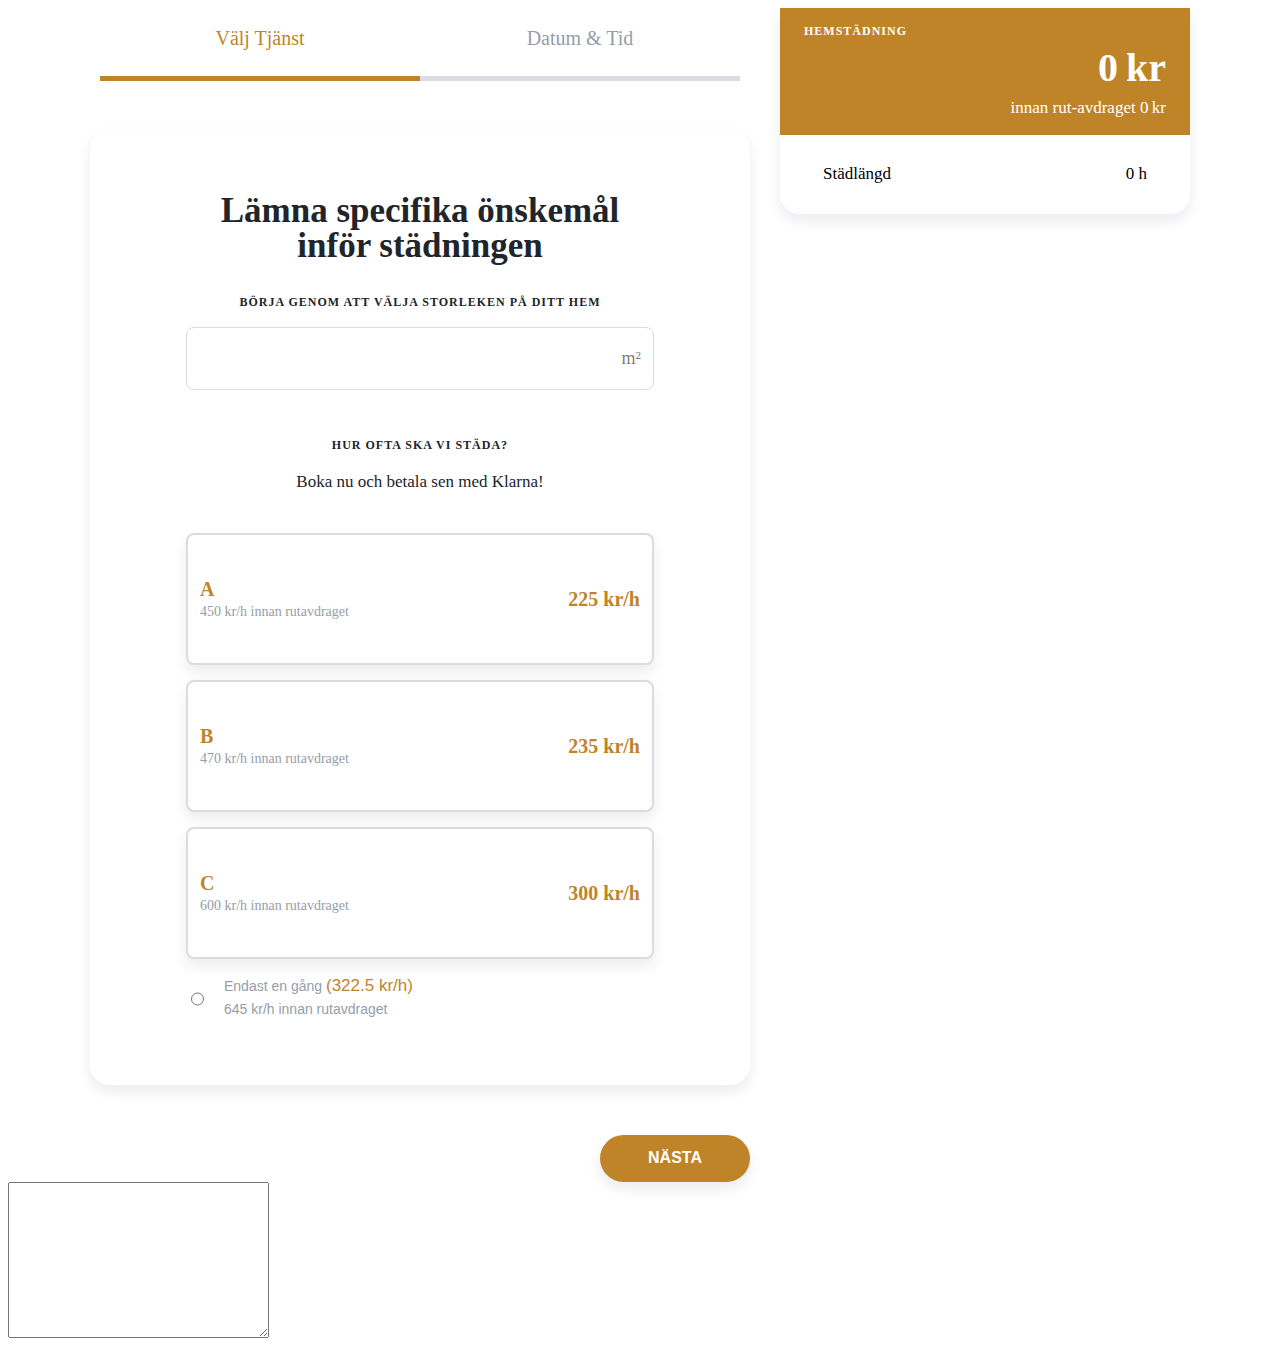
==== index.html @ 826b3ae8 "multistep form" ====
<!doctype html>
<html lang="en">

<head>
    <meta charset="utf-8">
    <meta name="viewport" content="width=device-width, initial-scale=1">
    <title>Bootstrap demo</title>
    <link rel="stylesheet" href="style.css">
    
</head>

<body class="">
    <div class="multistepFormContainer">
        <div class="formContainer">
            <div class="containerLeft">
                <div class="buttons">
                    <ul class="button-list">
                        <li class="step_one activeButton">Välj Tjänst</li>
                        <li class="step_two">Datum & Tid</li>
                    </ul>
                </div>
                <div class="boxContainer" data-step=1>
                    <!-- NOTE first step  -->
                    <div class="mainContainer ">

                        <div class="title">
                            <h2>Lämna specifika önskemål inför städningen</h2>
                            <p>BÖRJA GENOM ATT VÄLJA STORLEKEN PÅ DITT HEM</p>
                        </div>
                        <div class="inputFieldArea form_fields">
                            <input type="text">
                            <div class="mesurementContainer">m²</div>
                        </div>
                        <div class="cleaningDurationFieldsContainer hidden">
                            <div class="title">
                                <p>BÖRJA GENOM ATT VÄLJA STORLEKEN PÅ DITT HEM</p>
                            </div>
                            <div class="inputSelectFieldArea">
                                <select class="cleaningDurationForm" aria-invalid="false" id="duration">
                                    <option value="" disabled=""></option>
                                    <option value="4.5">4.5 timmar (rekommendation)</option>
                                    <option value="5">5 timmar</option>
                                    <option value="5.5">5.5 timmar</option>
                                    <option value="6">6 timmar</option>
                                    <option value="6.5">6.5 timmar</option>
                                    <option value="7">7 timmar</option>
                                    <option value="7.5">7.5 timmar</option>
                                    <option value="8">8 timmar</option>
                                </select>
                                <img class="formSelectFieldArrow" src="https://www.drott24.se/wp-content/uploads/2022/06/down-arrow.svg" alt="">
                            </div>
                        </div>
                        <div class="hurText">
                            <p>HUR OFTA SKA VI STÄDA?</p>
                        </div>
                        <div class="bokaText">
                            <p>Boka nu och betala sen med Klarna!</p>
                        </div>
                        <div class="cardContainer service__Card--Container">
                            <!-- <div class="card active">
                                <div class="left">
                                    <p class="title">Varje vecka</p>
                                    <p class="subtitle">510 kr/h innan rutavdraget</p>
                                </div>
                                <div class="right">
                                    <div class="cardPrice">255 kr/h</div>
                                </div>
                            </div>
                            <div class="card">
                                <div class="left">
                                    <p class="title">Varje vecka</p>
                                    <p class="subtitle">510 kr/h innan rutavdraget</p>
                                </div>
                                <div class="right">
                                    <div class="cardPrice">255 kr/h</div>
                                </div>
                            </div>
                            <div class="card">
                                <div class="left">
                                    <p class="title">Varje vecka</p>
                                    <p class="subtitle">510 kr/h innan rutavdraget</p>
                                </div>
                                <div class="right">
                                    <div class="cardPrice">255 kr/h</div>
                                </div>
                            </div>
                            <div class="checkBoxContainer card">
                                <input type="radio" name="onetimeonly" id="one">
                                <label for="one">Endast en gång (322.5 kr/h)<br><span>645 kr/h innan rutavdraget</span></label>
                            </div> -->
                        </div>
                        
                        <div class="oneTileServiceContainer hidden extra__service--wrapper">
                            <p>
                            Vi rekommenderar regelbunden städning. Vid regelbunden städning kan vi boka in dig med samma städare varje gång.
                            </p>
                            <div class="additionalService">
                                <div class="title">
                                    <div class="hurText">
                                        <p>HUR OFTA SKA VI STÄDA?</p>
                                    </div>
                                    <div class="bokaText">
                                        <p>Boka nu och betala sen med Klarna!</p>
                                    </div>
                                </div>
                                <div class="additionServiceCardContainer">
                                <!-- <div class="card">
                                    <div class="left">
                                        <p class="title">Varje vecka</p>
                                        <p class="subtitle">510 kr/h innan rutavdraget</p>
                                    </div>
                                    <div class="right">
                                        <div class="cardImageContainer">
                                            <img src="freez.svg" alt="">
                                        </div>
                                    </div>
                                    <div class="cardActiveTikMarkContainer hidden">
                                        <img src="tikmark.svg" alt="">
                                    </div>
                                </div> -->
                                </div>
    
                            </div>
                        </div>
                    
                    
                    
                    </div>
                    <!-- NOTE Second Step Form  -->
                    <div class="second--mainContainer hidden">
                        <div class="title">
                            <h2>Var ska vi städa? </h2>
                        </div>
                        <div class="address--container form_fields">
                            <div class="address">
                                <input type="text" class="addressinput" placeholder="Street Address">
                            </div>
                            <div class="postcodeContainer">
                                <input type="text" class="postcode"  placeholder="Post Code" >
                                
                            </div>
                        </div>
                        <div class="petsContainer">
                            <div class="checkboxForPet form_fields">
                                <div class="checkBoxContainer pet--checkbox__conatainer ">
                                    <input type="checkbox" name="pet" id="pet">
                                    <label for="pet">Husdjur finns i hemmet</span></label>
                                </div>
                                <div class="petList hidden">
                                    <div class="subtitle">
                                        <p>Vilket typ av djur? Så att vi kan välja ut en städare som inte är allergisk.</p>
                                    </div>
                                    <div class="checkBoxContainer cat--class form_fields">
                                        <input type="checkbox" name="cat" id="cat">
                                        <label for="cat">Katt</span></label>
                                    </div>
                                    <div class="checkBoxContainer dog--class form_fields">
                                        <input type="checkbox" name="dog" id="dog">
                                        <label for="dog">Hund</span></label>
                                    </div>
                                    <div class="checkBoxContainer otherpet--class form_fields">
                                        <input type="checkbox" name="otehrpet" id="otherpet">
                                        <label for="otherpet">Annat djur</span></label>
                                    </div>
                                </div>
                            </div>
                            <div class="btn">
                                <button class="submit-pet">Visa tillgänglighet</button>
                            </div>
                            <div class="errMessage"></div>
                        </div>
                    </div>

                    <!-- //NOTE ending point -->
                </div>
                <div class="containerCardStyle second--mainContainer__second hidden">
                    <div class="second--mainContainer ">
                        <div class="title">
                            <h2>När kan vi städa? </h2>
                            <p>Inget inlåsningsavtal – inget åtagande!</p>
                        </div>
                        <div class="correctDateTimeWarningBoard">
                            <div class="icon">
                                
                            </div>
                            <p class="bodyText">Vi behöver din adress först – ta reda på när vi är i ditt område.</p>
                        </div>
                        <div class="inputFieldsForDateTimeWrapper form_fields hidden">
                            <div class="inputSelectFieldArea">
                                <select class="for_date" aria-invalid="false" id="duration">
                                    <option value="" disabled selected>Välj Datum</option>
                                    <option value="saterday">lördag</option>
                                    <option value="sunday">söndag</option>
                                    <option value="monday">måndag</option>
                                    <option value="tuesday">tisdag</option>
                                    <option value="wednesday">onsdag</option>
                                    <option value="thusday">torsdag</option>
                                    <option value="friday">fredag</option>
                                </select>
                                <img class="formSelectFieldArrow" src="https://www.drott24.se/wp-content/uploads/2022/06/down-arrow.svg" alt="">
                            </div>
                            <div class="inputSelectFieldArea">
                                <select class="for_time" aria-invalid="false" id="duration">
                                    <option value="" disabled selected>Välj tid</option>
                                    <option value="am">AM</option>
                                    <option value="pm">PM</option>
                                </select>
                                <img class="formSelectFieldArrow" src="https://www.drott24.se/wp-content/uploads/2022/06/down-arrow.svg" alt="">
                            </div>
                        </div>
                    </div>
                </div>

                <div class="containerCardStyle second--mainContainer__third hidden">
                    <div class="second--mainContainer ">
                        <div class="title">
                            <h2>Nästan där... </h2>
                            <p>Vårt engagerade kundvårdsteam är alltid här för att hjälpa och kommer att se till att du är 100 % nöjd!</p>
                        </div>
                        <div class="inputFieldsWrapper form_fields">
                            <input class="form_firstName" type="text" placeholder="Förnamn">
                            <input class="form_lastName" type="text" placeholder="Efternamn">
                            <input class="form_email" type="text" placeholder="E-post">
                            <input class="form_phone" type="text" placeholder="Telefon">
                            <input class="form_personalIdentity" type="text" placeholder="Personnummer">
                        </div>
                        <div class="summeryBox">
                           
                        </div>
                    </div>
                </div>

                <div class="previousNextButtonContainer">
                    <div class="previous">
                        <button class="previous"></button>
                    </div>
                    <div class="next">
                        <button class="next"></button>
                    </div>
                </div>
                
            </div>
            <div class="containerRight">
                <div class="card-container">
                    <div class="top-area">
                        <div class="firstText">
                            <h6>HEMSTÄDNING</h6>
                        </div>
                        <div class="secondText">
                            <h2><span class="total__price--main">0</span> kr</h2>
                        </div>
                        <div class="thirdText">
                            <p>innan rut-avdraget
                                <span class="boldText"><span class="total__price--old">0</span> kr</span>
                            </p>
                        </div>
                    </div>
                    <div class="bottom-area">
                        <div class="left">
                            <table>
                                <tbody>
                                    <tr class="header-row serviceCardTitleRow">
                                        <td>
                                            <p class="title">Städlängd</p>
                                        </td>
                                        <td>
                                            <p class="hour">0 h</p>
                                        </td>
                                    </tr>
                                    <tr class="extraFeatureRow hidden">
                                        <td>
                                            <span class="iconContainer">+</span><span class="textContainer">+ <span class="extraMinuteValuePreview">30</span> min extra</span><span class="queryText">?</span>
                                        </td>
                                        <td></td>
                                    </tr>
                                    <tr class="extraFeatureRowsecond hidden">
                                        <td>
                                            <span class="iconContainer">+</span><span class="textContainer">Städmaterial</span><span class="queryText">?</span>
                                        </td>
                                        <td></td>
                                    </tr>
                                    <tr class="userInfoPreview hidden">
                                        <td>
                                            <span class="iconContainer">
                                                <div class="icon">
                                                   
                                                </div>
                                            </span>
                                            <span class="infoContainer"> 
                                                <span class="userNamePreview"> 
                                                    <span class="p_firstName"></span>
                                                    <span class="p_lastName"></span>
                                                </span>
                                                <span class="p_email"></span>
                                                <span class="p_phone"></span>
                                                <span class="p_personalIdentity"></span>
                                            </span> 
                                        </td>
                                        <td></td>
                                    </tr>
                                    <tr class="dateTimePreview hidden">
                                        <td>
                                            <span class="iconContainer">+</span>
                                            <span class="dateTimerContainer"> 
                                                    <span class="p_date"></span>
                                                    <span class="p_time"></span>
                                            </span> 
                                        </td>
                                        <td></td>
                                    </tr>
                                    <tr class="addressListPreview hidden">
                                        <td>
                                            <span class="iconContainer">
                                                <div class="icon">
                                                    
                                                </div>
                                            </span>
                                            <span class="addressPreview">  </span> , 
                                            <span class="postcodePreview">  </span>
                                        </td>
                                        <td></td>
                                    </tr>
                                    <tr class="petListRow hidden">
                                        <td>
                                            <span class="iconContainer">
                                                <div class="icon">
                                                    
                                                </div>
                                            </span> 
                                            <span class="catName hidden"> katt </span> 
                                            <span class="dogName hidden"> hund </span> 
                                            <span class="otherpetName hidden"> annat husdjur </span>
                                        </td>
                                        <td></td>
                                    </tr>
                                </tbody>
                            </table>  
                        </div>
                        <div class="right">
                        </div>
                    </div>
                    <div class="bottom-bottom-area hidden">
                        <table>
                            <tbody>
                                <tr class="rowOne tableTitle ">
                                    <td class="bottom_area_regular_summery--title">Städning 510 kr/h × 0.5 h</td>
                                    <td><span class="bottom_area_regular_summery--price">255</span> kr</td>
                                </tr>
                                <tr class="rowTwo tableTitle">
                                    <td >Svanenmärkta rengöringsmedel</td>
                                    <td><span class="eco-friendly-cleaning-supplies">39</span> kr</td>
                                </tr>
                                <tr class="rowThree summery">
                                    <td><a href="#">Innan RUT-avdraget</a></td>
                                    <td><span class="bottom_area_regular_summery--priceWithCharge"></span> kr</td>
                                </tr>
                                <tr class="rowFourth">
                                    <td>TOTALT</td>
                                    <td><span class="bottom_area_current_summery--priceWithCharge"></span> kr</td>
                                </tr>
                            </tbody>
                        </table>
                    </div>
                </div>
            </div>
        </div>
        <textarea class="finalAllDataArea" name="" id="" cols="30" rows="10"></textarea>
    </div>

    <!-- //NOTE Load JS -->

    <script  src="script.js"></script>
</body>

</html>
---- style.css ----
:focus-visible {
    outline: transparent auto 0px;
}
.hidden{
    display: none !important;
}
table{
    width: 100%;
}
td {
    display: flex;
    align-items: center;
}
tr {
    display: flex;
    justify-content: space-between;
}
.formContainer {
    display: flex;
    max-width: 1120px;
    margin: auto;
    justify-content: center;
    flex-wrap: wrap;
    column-gap: 30px;
}
.formContainer>div:nth-child(2) {
    width: 410px;
}
.containerLeft {
    width: 660px;
}
.containerCardStyle,.boxContainer {
    border-radius: 20px;
    padding-top: clamp(32px, calc(2rem + ((1vw - 4.14px) * 4.5326)), 64px) ;
    padding-bottom: clamp(32px, calc(2rem + ((1vw - 4.14px) * 4.5326)), 64px) ;
    padding-left:  clamp(48px, calc(3rem + ((1vw - 4.14px) * 6.7989)), 96px);
    padding-right: clamp(48px, calc(3rem + ((1vw - 4.14px) * 6.7989)), 96px);
    margin-top: 32px;
    background-color: rgb(255, 255, 255);
    color: rgb(33, 37, 43);
    transition: box-shadow 300ms cubic-bezier(0.4, 0, 0.2, 1) 0ms;
    box-shadow: rgba(0, 5, 82, 0.08) 0px 7px 14px 0px;
}

/* boxContainer title h2  */
.boxContainer .title h2 {
    padding-bottom: 32px;
    margin: 0px;
    font-size: clamp(25px, calc(1.5625rem + ((1vw - 4.14px) * 1.4164)), 35px);
    font-weight: 900;
    line-height: 1;
    font-family: 'Playfair Display','Georgia',"Times New Roman";
    text-align: center;
    color: inherit;
    transition: all 0.15s ease 0s;
}


/* .box-container .title p  */
.boxContainer .title p {
    margin: 0px;
    font-size: clamp(10px, calc(0.625rem + ((1vw - 4.14px) * 0.2833)), 12px);
    font-weight: 900;
    line-height: 1.33;
    letter-spacing: 1px;
    text-transform: uppercase;
    font-family: 'Playfair Display','Georgia',"Times New Roman";
    text-align: center;
    display: block;
    padding-bottom: 16px;
}

.inputFieldArea {
    width: 100%;
    font-size:clamp(14px, calc(0.875rem + ((1vw - 4.14px) * 0.8499)), 20px);
    line-height: 1.4375em;
    font-family: 'Playfair Display','Georgia',"Times New Roman";
    font-weight: 400;
    color: rgb(33, 37, 43);
    box-sizing: border-box;
    cursor: text;
    display: inline-flex;
    -webkit-box-align: center;
    align-items: center;
    position: relative;
    transition: background-color 200ms cubic-bezier(0, 0, 0.2, 1) 0ms;
    padding-right: 12px;
    background-color: rgb(255, 255, 255);
    border: 1px solid rgb(218, 219, 227);
    border-radius: 8px;
    margin-bottom: 48px;
}
.form_fields input{
    background-color: rgb(255, 255, 255);
    border: 1px solid rgb(218, 219, 227);
    border-radius: 8px;
    letter-spacing: inherit;
    color: currentcolor;
    box-sizing: content-box;
    background: none;
    height: 1.4375em;
    margin: 0px;
    -webkit-tap-highlight-color: transparent;
    display: block;
    animation-name: mui-auto-fill-cancel;
    animation-duration: 10ms;
    padding: 25px 0px 8px 12px;
    padding: 16px;
    font-size:clamp(14px, calc(0.875rem + ((1vw - 4.14px) * 0.8499)), 20px);   
    margin-bottom: 10px; 
}
.checkBoxContainer.pet--checkbox__conatainer {
    display: flex;
    align-items: center;
}
.checkBoxContainer.pet--checkbox__conatainer input{
    margin-bottom: 0;
}
.checkboxForPet.form_fields {
    background-color: rgb(240, 241, 244);
    border-radius: 8px;
    margin-bottom: 24px;
    padding: 8px 16px;
}
.checkBoxContainer.form_fields {
    display: flex;
    align-items: center;
}
.address--container.form_fields {
    display: flex;
    column-gap: 20px;
}
.correctDateTimeWarningBoard {
    background-color: rgb(233, 245, 249);
    text-align: center;
    border-radius: 20px;
    padding-top: 32px;
    padding-bottom: 32px;
}
.title h2 {
    margin: 0px;
    font-size: clamp(25px, calc(1.5625rem + ((1vw - 4.14px) * 1.4164)), 35px);
    font-weight: 900;
    line-height: 1;
    text-align: center;
    color: inherit;
    transition: all 0.15s ease 0s;
}
.title p {
    margin: 0px;
    font-size: clamp(12px, calc(0.75rem + ((1vw - 4.14px) * 0.7082)), 17px);
    line-height: 1.41;
    font-family: "Nunito Sans", Helvetica, sans-serif;
    font-weight: 400;
    margin-top: 20px;
    text-align: center;
    padding-bottom: 24px;
}
.inputFieldsWrapper.form_fields {
    display: flex;
    flex-wrap: wrap;
    justify-content: space-between;
}
 .previousNextButtonContainer div.previous {
     justify-content: start;
 }
.inputFieldsWrapper.form_fields input{
    width: 100%;
}
.inputFieldsWrapper.form_fields input.form_firstName {
    width: 40%;
}
 .inputFieldsWrapper.form_fields input.form_lastName {
    width: 40%;
}
.inputFieldArea input {
    font: inherit;
    letter-spacing: inherit;
    color: currentcolor;
    border: 0px;
    box-sizing: content-box;
    background: none;
    height: 1.4375em;
    margin: 0px;
    -webkit-tap-highlight-color: transparent;
    display: block;
    min-width: 0px;
    width: 100%;
    animation-name: mui-auto-fill-cancel;
    animation-duration: 10ms;
    padding: 25px 0px 8px 12px;
    padding: 16px;
    font-size:clamp(14px, calc(0.875rem + ((1vw - 4.14px) * 0.8499)), 20px);

}
.mesurementContainer {
    display: flex;
    height: 0.01em;
    max-height: 2em;
    -webkit-box-align: center;
    align-items: center;
    white-space: nowrap;
    color: rgba(0, 0, 0, 0.54);
    margin-left: 8px;
    pointer-events: none;
    margin-top: 0px !important;
    font-size: 18px;
}

/* .hurText p  */
.hurText p {
    margin: 0px;
    font-size: clamp(10px, calc(0.625rem + ((1vw - 4.14px) * 0.2833)), 12px);
    font-weight: 900;
    line-height: 1.33;
    letter-spacing: 1px;
    text-transform: uppercase;
    font-family: 'Playfair Display','Georgia',"Times New Roman";
    text-align: center;
    padding-bottom: 16px;
}

.bokaText p {
    margin: 0px;
    font-size: clamp(12px, calc(0.75rem + ((1vw - 4.14px) * 0.7082)), 17px);
    line-height: 1.41;
    font-family: 'Playfair Display','Georgia',"Times New Roman";
    font-weight: 400;
    text-align: center;
    padding-bottom: 24px;
}

.additionServiceCardContainer .card,.cardContainer .card:not(.checkBoxContainer) {
    position: relative;
    display: flex;
    -webkit-box-pack: justify;
    justify-content: space-between;
    -webkit-box-align: center;
    align-items: center;
    min-height: 104px;
    padding: 12px;
    border: 2px solid rgb(218, 219, 227);
    border-radius: 8px;
    box-shadow: rgb(0 0 0 / 8%) 0px 7px 14px 0px;
    cursor: pointer;
    background-color: rgb(255, 255, 255);
    margin: 15px 0;
    cursor: pointer;
}
.additionServiceCardContainer .card.active,.cardContainer .card.active:not(.checkBoxContainer) {
    
    border: 2px solid #C08428;
    box-shadow: rgba(0, 0, 0, 0.08) 0px 7px 14px 0px;
}
 .card p.title {
    margin: 0px;
    font-size:clamp(14px, calc(0.875rem + ((1vw - 4.14px) * 0.8499)), 20px);
    line-height: 1.4;
    font-family: 'Playfair Display','Georgia',"Times New Roman";
    color: #C08428;
    font-weight: 900;
}
.card p.subtitle {
    margin: 0px;
    font-size: clamp(12px, calc(0.75rem + ((1vw - 4.14px) * 0.2833)), 14px);
    line-height: 1.35;
    font-family: 'Playfair Display','Georgia',"Times New Roman";
    font-weight: 400;
    color: rgb(148, 158, 169);
}
.card .cardPrice {
    margin: 0px;
    font-size:clamp(14px, calc(0.875rem + ((1vw - 4.14px) * 0.8499)), 20px);
    line-height: 1.4;
    font-family: 'Playfair Display','Georgia',"Times New Roman";
    overflow: hidden;
    text-overflow: ellipsis;
    white-space: nowrap;
    color: #C08428;
    font-weight: 900;
}
.containerRight .card-container {
    border-radius: 0 0 20px 20px;
    background-color: rgb(255, 255, 255);
    box-shadow: rgba(0, 5, 82, 0.08) 0px 7px 14px 0px;
    margin-bottom: 32px;
    padding-bottom: 1px;
}
.containerRight .top-area {
    color: #fff;
    padding-top: 16px;
    padding-left: clamp(18px, calc(1.125rem + ((1vw - 4.14px) * 0.8499)), 24px);
    padding-right: clamp(18px, calc(1.125rem + ((1vw - 4.14px) * 0.8499)), 24px);
    pointer-events: all;
    padding-bottom: 15px;
    background-color: #C08428;
}
.firstText h6 {
    margin: 0px;
    font-size: clamp(10px, calc(0.625rem + ((1vw - 4.14px) * 0.2833)), 12px);
    font-weight: 900;
    line-height: 1.33;
    letter-spacing: 1px;
    text-transform: uppercase;
    font-family: 'Playfair Display','Georgia',"Times New Roman";
    color: inherit;
}
.secondText h2 {
    font-size: clamp(30px, calc(1.875rem + ((1vw - 4.14px) * 1.4164)), 40px);
    font-family: 'Playfair Display','Georgia',"Times New Roman";
    line-height: 1.4;
    text-align: end;
    margin: 0;
    color:white;
}
.thirdText p {
    text-align: end;
    margin: 0;
    margin: 0px;
    font-size: clamp(12px, calc(0.75rem + ((1vw - 4.14px) * 0.7082)), 17px);
    line-height: 1.41;
    font-family: 'Playfair Display','Georgia',"Times New Roman";
    font-weight: 400;
}

.bottom-area {
    margin-left: 40px;
    margin-right: 40px;
    margin-top: 24px;
    margin-bottom: 8px;
    padding-bottom: 8px;
}

.containerRight table td:nth-child(2){
    text-align: right;
}

.bottom-area p.title {
    margin: 0px;
    font-size: clamp(12px, calc(0.75rem + ((1vw - 4.14px) * 0.7082)), 17px);
    line-height: 1.41;
    font-family: 'Playfair Display','Georgia',"Times New Roman";
    font-weight: 400;
}
table p.hour {
    margin: 0px;
    font-size: clamp(12px, calc(0.75rem + ((1vw - 4.14px) * 0.7082)), 17px);
    line-height: 1.41;
    font-family: 'Playfair Display','Georgia',"Times New Roman";
    font-weight: 400;
}
span.textContainer {
    margin: 0px;
    font-size: clamp(12px, calc(0.75rem + ((1vw - 4.14px) * 0.7082)), 17px);
    line-height: 1.41;
    font-family: 'Playfair Display','Georgia',"Times New Roman";
    font-weight: 400;
    padding-left: 16px;
}
span.queryText {
    font-size: 9px;
    border: 1px solid #c7c7c7;
    height: 10px;
    width: 10px !important;
    color: #c7c7c7;
    margin-left: 5px;
    display: inline-block;
    text-align: center;
    border-radius: 50%;
}
tr.header-row {
    margin-bottom: 8px;
}
.bottom-bottom-area {
    margin-left: 12px;
    margin-right: 12px;
    margin-bottom: 10px;
    padding-left: 28px;
    padding-right: 28px;
    background-color: rgb(240, 241, 244);
    border-radius: 8px;
    padding-top: 24px;
    padding-bottom: 24px;
}
.tableTitle td{
    margin: 0px;
    font-size: clamp(12px, calc(0.75rem + ((1vw - 4.14px) * 0.2833)), 14px);
    line-height: 1.35;
    font-family: 'Playfair Display','Georgia',"Times New Roman";
    font-weight: 400;
}

tr.rowThree.summery {
    border-top: 1px solid rgb(223, 224, 231);
    margin-top: 16px;
    padding-top: 8px;
}
tr.rowThree td,tr.rowThree td a {
    margin: 0px;
    font-size: clamp(12px, calc(0.75rem + ((1vw - 4.14px) * 0.2833)), 14px);
    line-height: 1.35;
    font-family: 'Playfair Display','Georgia',"Times New Roman";
    font-weight: 400;
    color: rgb(148, 158, 169);
    text-decoration: underline rgba(148, 158, 169, 0.4);
}
tr.rowFourth td {
    margin: 0px;
    font-size: clamp(10px, calc(0.625rem + ((1vw - 4.14px) * 0.2833)), 12px);
    font-weight: 900;
    line-height: 1.33;
    letter-spacing: 1px;
    text-transform: uppercase;
    font-family: 'Playfair Display','Georgia',"Times New Roman";
}
tr.rowFourth {
    padding-top: 10px;
}
ul.button-list {
    padding: 0;
    list-style: none;
    display: flex;
    justify-content: space-between;
}
ul.button-list li.activeButton {
    margin: 0px;
    font-size:clamp(14px, calc(0.875rem + ((1vw - 4.14px) * 0.8499)), 20px);
    line-height: 1.4;
    font-family: 'Playfair Display','Georgia',"Times New Roman";
    font-weight: 400;
    color: #C08428;
    border-bottom-color:#C08428;
}
ul.button-list li {
    margin: 0px;
    font-size:clamp(14px, calc(0.875rem + ((1vw - 4.14px) * 0.8499)), 20px);
    line-height: 1.4;
    font-family: 'Playfair Display','Georgia',"Times New Roman";
    font-weight: 400;
    color: rgb(148, 158, 169);
    padding-bottom: 24px;
    border-bottom: 5px solid #dadbe3;
    width: 100%;
    text-align: center;
}
.buttons {
    margin: auto 10px 48px;
}

select#duration option {
    background-color: rgb(255, 255, 255);
    color: #21252b;
    padding-left: 16px;
}
select#duration {
    color: #21252b;
    font-size:clamp(14px, calc(0.875rem + ((1vw - 4.14px) * 0.8499)), 20px);
    padding-left: 16px;
    appearance: none;
    user-select: none;
    border-radius: 0px;
    cursor: pointer;
    color: currentcolor;
    border: 0px;
    box-sizing: content-box;
    background: none;
    height: 1.4375em;
    margin: 0px;
    -webkit-tap-highlight-color: transparent;
    display: block;
    min-width: 0px;
    width: 100%;
    animation-name: mui-auto-fill-cancel;
    animation-duration: 10ms;
    padding: 16px 32px 16px 16px;
    font-family: 'Playfair Display','Georgia',"Times New Roman";
}
.inputSelectFieldArea {
    font-size:clamp(14px, calc(0.875rem + ((1vw - 4.14px) * 0.8499)), 20px);
    line-height: 1.4375em;
    font-family: 'Playfair Display','Georgia',"Times New Roman";
    font-weight: 400;
    color: rgb(33, 37, 43);
    box-sizing: border-box;
    cursor: text;
    display: inline-flex;
    -webkit-box-align: center;
    align-items: center;
    position: relative;
    transition: background-color 200ms cubic-bezier(0, 0, 0.2, 1) 0ms;
    background-color: rgb(255, 255, 255);
    border: 1px solid rgb(218, 219, 227);
    border-radius: 8px;
    width: 100%;
    margin-bottom: 48px;
}
 img.formSelectFieldArrow {
    user-select: none;
    width: 1em;
    height: 1em;
    display: inline-block;
    fill: currentcolor;
    flex-shrink: 0;
    transition: fill 200ms cubic-bezier(0.4, 0, 0.2, 1) 0ms;
    position: absolute;
    right: 7px;
    top: calc(50% - 0.5em);
    pointer-events: none;
    color: rgba(0, 0, 0, 0.54);
}
.cardImageContainer img{
        display: flex;
            -webkit-box-align: center;
            align-items: center;
            -webkit-box-pack: center;
            justify-content: center;
            flex: 0 0 80px;
            width: 80px;
            height: 80px;
            border-radius: 10px;
            background-color: rgb(179, 227, 242);
            padding: 0px;
}
.cardActiveTikMarkContainer {
    position: absolute;
    color: white;
    top: 16px;
    right: 3px;
}
.checkBoxContainer {
    display: flex;

}
.checkBoxContainer input {
    margin-right: 20px;
}
.checkBoxContainer label {
    font-size: clamp(12px, calc(0.75rem + ((1vw - 4.14px) * 0.7082)), 17px);
    color: #C08428;
    margin: 0px;
    line-height: 1.4;
    font-family: "Nunito Sans", Helvetica, sans-serif;
    font-weight: 400;
    cursor: pointer;
}
.checkBoxContainer label span{
    margin: 0px;
    font-size: clamp(12px, calc(0.75rem + ((1vw - 4.14px) * 0.2833)), 14px);
    line-height: 1.35;
    font-family: "Nunito Sans", Helvetica, sans-serif;
    font-weight: 400;
    color: rgb(148, 158, 169);
}
.oneTileServiceContainer p {
    margin: 0px;
    font-size: clamp(12px, calc(0.75rem + ((1vw - 4.14px) * 0.7082)), 17px);
    line-height: 1.41;
    font-family: "Nunito Sans", Helvetica, sans-serif;
    font-weight: 400;
    padding:16px 0 15px;
}
.previousNextButtonContainer{
    padding-top: 50px;
    display: flex;
}
.previousNextButtonContainer div{
    width: 50%;
    display: flex;
    justify-content: end;
}
.formContainer button {
    display: inline-flex;
    -webkit-box-align: center;
    align-items: center;
    -webkit-box-pack: center;
    justify-content: center;
    box-sizing: border-box;
    -webkit-tap-highlight-color: transparent;
    outline: 0px;
    border: 0px;
    margin: 0px;
    cursor: pointer;
    user-select: none;
    vertical-align: middle;
    appearance: none;
    text-decoration: none;
    font-weight: 900;
    line-height: 1.4;
    text-transform: none;
    font-family: "Nunito Sans", Helvetica, sans-serif;
    font-size: clamp(12px, calc(0.75rem + ((1vw - 4.14px) * 0.5666)), 16px);
    transition: background-color 250ms cubic-bezier(0.4, 0, 0.2, 1) 0ms, box-shadow 250ms cubic-bezier(0.4, 0, 0.2, 1) 0ms, border-color 250ms cubic-bezier(0.4, 0, 0.2, 1) 0ms, color 250ms cubic-bezier(0.4, 0, 0.2, 1) 0ms;
    box-shadow: rgba(0, 5, 82, 0.08) 0px 7px 14px 0px;
    width: 150px;
    color: rgb(255, 255, 255);
    background-color: #C08428;
    position: relative;
    border-radius: 200px;
    white-space: nowrap;
    padding: 12px 28px;
    min-width: 112px;
}
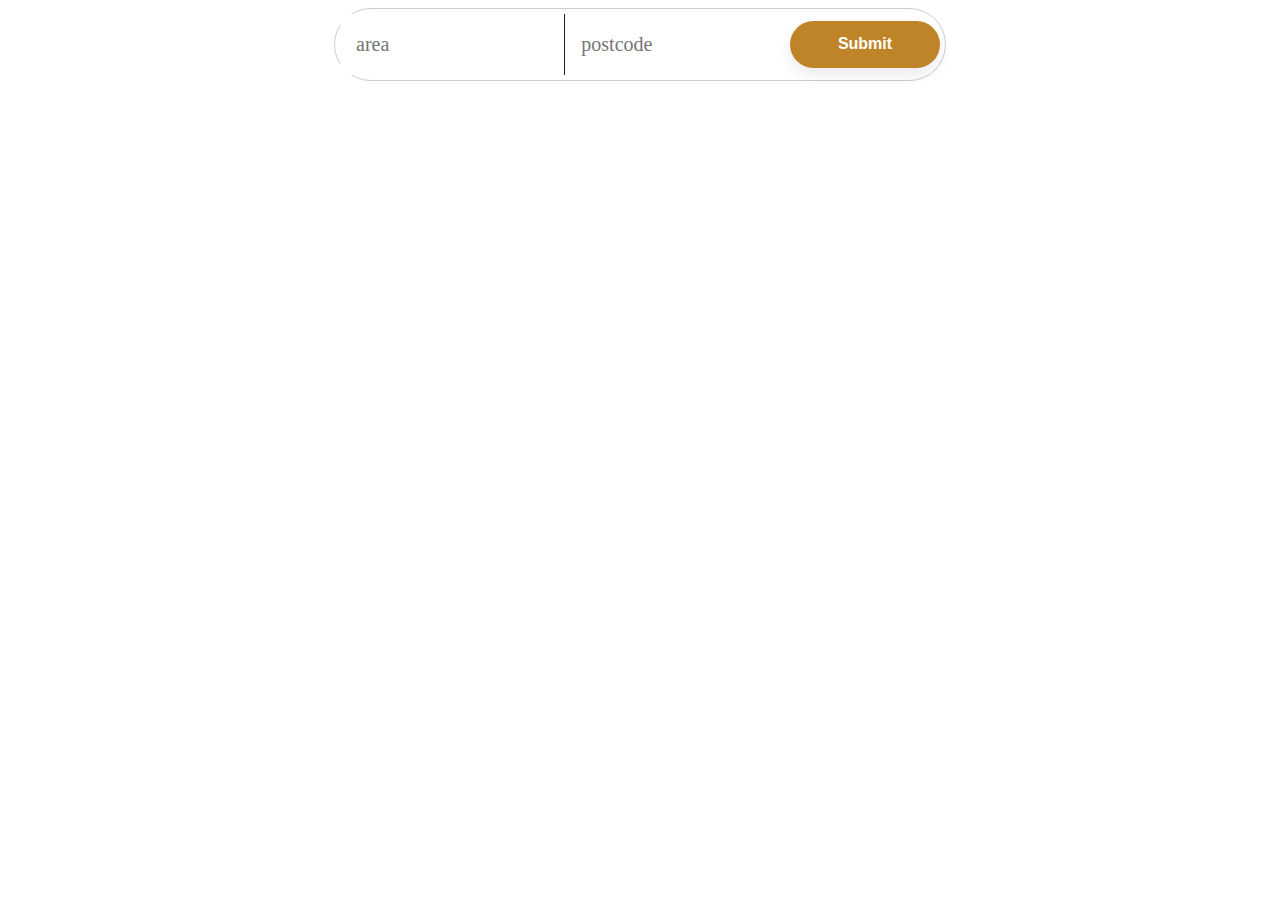
==== commit 4c9d1852: "from submit" ====
--- a/index.html
+++ b/index.html
@@ -1,375 +1,25 @@
-<!doctype html>
+<!DOCTYPE html>
 <html lang="en">
-
 <head>
-    <meta charset="utf-8">
-    <meta name="viewport" content="width=device-width, initial-scale=1">
-    <title>Bootstrap demo</title>
-    <link rel="stylesheet" href="style.css">
-    
+    <meta charset="UTF-8">
+    <meta http-equiv="X-UA-Compatible" content="IE=edge">
+    <meta name="viewport" content="width=device-width, initial-scale=1.0">
+    <title>Main Index</title>
+        <link rel="stylesheet" href="style.css">
 </head>
-
-<body class="">
-    <div class="multistepFormContainer">
-        <div class="formContainer">
-            <div class="containerLeft">
-                <div class="buttons">
-                    <ul class="button-list">
-                        <li class="step_one activeButton">Välj Tjänst</li>
-                        <li class="step_two">Datum & Tid</li>
-                    </ul>
-                </div>
-                <div class="boxContainer" data-step=1>
-                    <!-- NOTE first step  -->
-                    <div class="mainContainer ">
-
-                        <div class="title">
-                            <h2>Lämna specifika önskemål inför städningen</h2>
-                            <p>BÖRJA GENOM ATT VÄLJA STORLEKEN PÅ DITT HEM</p>
-                        </div>
-                        <div class="inputFieldArea form_fields">
-                            <input type="text">
-                            <div class="mesurementContainer">m²</div>
-                        </div>
-                        <div class="cleaningDurationFieldsContainer hidden">
-                            <div class="title">
-                                <p>BÖRJA GENOM ATT VÄLJA STORLEKEN PÅ DITT HEM</p>
-                            </div>
-                            <div class="inputSelectFieldArea">
-                                <select class="cleaningDurationForm" aria-invalid="false" id="duration">
-                                    <option value="" disabled=""></option>
-                                    <option value="4.5">4.5 timmar (rekommendation)</option>
-                                    <option value="5">5 timmar</option>
-                                    <option value="5.5">5.5 timmar</option>
-                                    <option value="6">6 timmar</option>
-                                    <option value="6.5">6.5 timmar</option>
-                                    <option value="7">7 timmar</option>
-                                    <option value="7.5">7.5 timmar</option>
-                                    <option value="8">8 timmar</option>
-                                </select>
-                                <img class="formSelectFieldArrow" src="https://www.drott24.se/wp-content/uploads/2022/06/down-arrow.svg" alt="">
-                            </div>
-                        </div>
-                        <div class="hurText">
-                            <p>HUR OFTA SKA VI STÄDA?</p>
-                        </div>
-                        <div class="bokaText">
-                            <p>Boka nu och betala sen med Klarna!</p>
-                        </div>
-                        <div class="cardContainer service__Card--Container">
-                            <!-- <div class="card active">
-                                <div class="left">
-                                    <p class="title">Varje vecka</p>
-                                    <p class="subtitle">510 kr/h innan rutavdraget</p>
-                                </div>
-                                <div class="right">
-                                    <div class="cardPrice">255 kr/h</div>
-                                </div>
-                            </div>
-                            <div class="card">
-                                <div class="left">
-                                    <p class="title">Varje vecka</p>
-                                    <p class="subtitle">510 kr/h innan rutavdraget</p>
-                                </div>
-                                <div class="right">
-                                    <div class="cardPrice">255 kr/h</div>
-                                </div>
-                            </div>
-                            <div class="card">
-                                <div class="left">
-                                    <p class="title">Varje vecka</p>
-                                    <p class="subtitle">510 kr/h innan rutavdraget</p>
-                                </div>
-                                <div class="right">
-                                    <div class="cardPrice">255 kr/h</div>
-                                </div>
-                            </div>
-                            <div class="checkBoxContainer card">
-                                <input type="radio" name="onetimeonly" id="one">
-                                <label for="one">Endast en gång (322.5 kr/h)<br><span>645 kr/h innan rutavdraget</span></label>
-                            </div> -->
-                        </div>
-                        
-                        <div class="oneTileServiceContainer hidden extra__service--wrapper">
-                            <p>
-                            Vi rekommenderar regelbunden städning. Vid regelbunden städning kan vi boka in dig med samma städare varje gång.
-                            </p>
-                            <div class="additionalService">
-                                <div class="title">
-                                    <div class="hurText">
-                                        <p>HUR OFTA SKA VI STÄDA?</p>
-                                    </div>
-                                    <div class="bokaText">
-                                        <p>Boka nu och betala sen med Klarna!</p>
-                                    </div>
-                                </div>
-                                <div class="additionServiceCardContainer">
-                                <!-- <div class="card">
-                                    <div class="left">
-                                        <p class="title">Varje vecka</p>
-                                        <p class="subtitle">510 kr/h innan rutavdraget</p>
-                                    </div>
-                                    <div class="right">
-                                        <div class="cardImageContainer">
-                                            <img src="freez.svg" alt="">
-                                        </div>
-                                    </div>
-                                    <div class="cardActiveTikMarkContainer hidden">
-                                        <img src="tikmark.svg" alt="">
-                                    </div>
-                                </div> -->
-                                </div>
-    
-                            </div>
-                        </div>
-                    
-                    
-                    
-                    </div>
-                    <!-- NOTE Second Step Form  -->
-                    <div class="second--mainContainer hidden">
-                        <div class="title">
-                            <h2>Var ska vi städa? </h2>
-                        </div>
-                        <div class="address--container form_fields">
-                            <div class="address">
-                                <input type="text" class="addressinput" placeholder="Street Address">
-                            </div>
-                            <div class="postcodeContainer">
-                                <input type="text" class="postcode"  placeholder="Post Code" >
-                                
-                            </div>
-                        </div>
-                        <div class="petsContainer">
-                            <div class="checkboxForPet form_fields">
-                                <div class="checkBoxContainer pet--checkbox__conatainer ">
-                                    <input type="checkbox" name="pet" id="pet">
-                                    <label for="pet">Husdjur finns i hemmet</span></label>
-                                </div>
-                                <div class="petList hidden">
-                                    <div class="subtitle">
-                                        <p>Vilket typ av djur? Så att vi kan välja ut en städare som inte är allergisk.</p>
-                                    </div>
-                                    <div class="checkBoxContainer cat--class form_fields">
-                                        <input type="checkbox" name="cat" id="cat">
-                                        <label for="cat">Katt</span></label>
-                                    </div>
-                                    <div class="checkBoxContainer dog--class form_fields">
-                                        <input type="checkbox" name="dog" id="dog">
-                                        <label for="dog">Hund</span></label>
-                                    </div>
-                                    <div class="checkBoxContainer otherpet--class form_fields">
-                                        <input type="checkbox" name="otehrpet" id="otherpet">
-                                        <label for="otherpet">Annat djur</span></label>
-                                    </div>
-                                </div>
-                            </div>
-                            <div class="btn">
-                                <button class="submit-pet">Visa tillgänglighet</button>
-                            </div>
-                            <div class="errMessage"></div>
-                        </div>
-                    </div>
-
-                    <!-- //NOTE ending point -->
-                </div>
-                <div class="containerCardStyle second--mainContainer__second hidden">
-                    <div class="second--mainContainer ">
-                        <div class="title">
-                            <h2>När kan vi städa? </h2>
-                            <p>Inget inlåsningsavtal – inget åtagande!</p>
-                        </div>
-                        <div class="correctDateTimeWarningBoard">
-                            <div class="icon">
-                                
-                            </div>
-                            <p class="bodyText">Vi behöver din adress först – ta reda på när vi är i ditt område.</p>
-                        </div>
-                        <div class="inputFieldsForDateTimeWrapper form_fields hidden">
-                            <div class="inputSelectFieldArea">
-                                <select class="for_date" aria-invalid="false" id="duration">
-                                    <option value="" disabled selected>Välj Datum</option>
-                                    <option value="saterday">lördag</option>
-                                    <option value="sunday">söndag</option>
-                                    <option value="monday">måndag</option>
-                                    <option value="tuesday">tisdag</option>
-                                    <option value="wednesday">onsdag</option>
-                                    <option value="thusday">torsdag</option>
-                                    <option value="friday">fredag</option>
-                                </select>
-                                <img class="formSelectFieldArrow" src="https://www.drott24.se/wp-content/uploads/2022/06/down-arrow.svg" alt="">
-                            </div>
-                            <div class="inputSelectFieldArea">
-                                <select class="for_time" aria-invalid="false" id="duration">
-                                    <option value="" disabled selected>Välj tid</option>
-                                    <option value="am">AM</option>
-                                    <option value="pm">PM</option>
-                                </select>
-                                <img class="formSelectFieldArrow" src="https://www.drott24.se/wp-content/uploads/2022/06/down-arrow.svg" alt="">
-                            </div>
-                        </div>
-                    </div>
-                </div>
-
-                <div class="containerCardStyle second--mainContainer__third hidden">
-                    <div class="second--mainContainer ">
-                        <div class="title">
-                            <h2>Nästan där... </h2>
-                            <p>Vårt engagerade kundvårdsteam är alltid här för att hjälpa och kommer att se till att du är 100 % nöjd!</p>
-                        </div>
-                        <div class="inputFieldsWrapper form_fields">
-                            <input class="form_firstName" type="text" placeholder="Förnamn">
-                            <input class="form_lastName" type="text" placeholder="Efternamn">
-                            <input class="form_email" type="text" placeholder="E-post">
-                            <input class="form_phone" type="text" placeholder="Telefon">
-                            <input class="form_personalIdentity" type="text" placeholder="Personnummer">
-                        </div>
-                        <div class="summeryBox">
-                           
-                        </div>
-                    </div>
-                </div>
-
-                <div class="previousNextButtonContainer">
-                    <div class="previous">
-                        <button class="previous"></button>
-                    </div>
-                    <div class="next">
-                        <button class="next"></button>
-                    </div>
-                </div>
-                
+<body>
+    <div class="heading-form-container">
+        <form action="form.html" method="GET" class="heading--Search_Form" name="headingSearchForm" >
+            <div class="input-area-measurement inputFieldArea">
+                <input type="text" name="measurement" placeholder="area">
             </div>
-            <div class="containerRight">
-                <div class="card-container">
-                    <div class="top-area">
-                        <div class="firstText">
-                            <h6>HEMSTÄDNING</h6>
-                        </div>
-                        <div class="secondText">
-                            <h2><span class="total__price--main">0</span> kr</h2>
-                        </div>
-                        <div class="thirdText">
-                            <p>innan rut-avdraget
-                                <span class="boldText"><span class="total__price--old">0</span> kr</span>
-                            </p>
-                        </div>
-                    </div>
-                    <div class="bottom-area">
-                        <div class="left">
-                            <table>
-                                <tbody>
-                                    <tr class="header-row serviceCardTitleRow">
-                                        <td>
-                                            <p class="title">Städlängd</p>
-                                        </td>
-                                        <td>
-                                            <p class="hour">0 h</p>
-                                        </td>
-                                    </tr>
-                                    <tr class="extraFeatureRow hidden">
-                                        <td>
-                                            <span class="iconContainer">+</span><span class="textContainer">+ <span class="extraMinuteValuePreview">30</span> min extra</span><span class="queryText">?</span>
-                                        </td>
-                                        <td></td>
-                                    </tr>
-                                    <tr class="extraFeatureRowsecond hidden">
-                                        <td>
-                                            <span class="iconContainer">+</span><span class="textContainer">Städmaterial</span><span class="queryText">?</span>
-                                        </td>
-                                        <td></td>
-                                    </tr>
-                                    <tr class="userInfoPreview hidden">
-                                        <td>
-                                            <span class="iconContainer">
-                                                <div class="icon">
-                                                   
-                                                </div>
-                                            </span>
-                                            <span class="infoContainer"> 
-                                                <span class="userNamePreview"> 
-                                                    <span class="p_firstName"></span>
-                                                    <span class="p_lastName"></span>
-                                                </span>
-                                                <span class="p_email"></span>
-                                                <span class="p_phone"></span>
-                                                <span class="p_personalIdentity"></span>
-                                            </span> 
-                                        </td>
-                                        <td></td>
-                                    </tr>
-                                    <tr class="dateTimePreview hidden">
-                                        <td>
-                                            <span class="iconContainer">+</span>
-                                            <span class="dateTimerContainer"> 
-                                                    <span class="p_date"></span>
-                                                    <span class="p_time"></span>
-                                            </span> 
-                                        </td>
-                                        <td></td>
-                                    </tr>
-                                    <tr class="addressListPreview hidden">
-                                        <td>
-                                            <span class="iconContainer">
-                                                <div class="icon">
-                                                    
-                                                </div>
-                                            </span>
-                                            <span class="addressPreview">  </span> , 
-                                            <span class="postcodePreview">  </span>
-                                        </td>
-                                        <td></td>
-                                    </tr>
-                                    <tr class="petListRow hidden">
-                                        <td>
-                                            <span class="iconContainer">
-                                                <div class="icon">
-                                                    
-                                                </div>
-                                            </span> 
-                                            <span class="catName hidden"> katt </span> 
-                                            <span class="dogName hidden"> hund </span> 
-                                            <span class="otherpetName hidden"> annat husdjur </span>
-                                        </td>
-                                        <td></td>
-                                    </tr>
-                                </tbody>
-                            </table>  
-                        </div>
-                        <div class="right">
-                        </div>
-                    </div>
-                    <div class="bottom-bottom-area hidden">
-                        <table>
-                            <tbody>
-                                <tr class="rowOne tableTitle ">
-                                    <td class="bottom_area_regular_summery--title">Städning 510 kr/h × 0.5 h</td>
-                                    <td><span class="bottom_area_regular_summery--price">255</span> kr</td>
-                                </tr>
-                                <tr class="rowTwo tableTitle">
-                                    <td >Svanenmärkta rengöringsmedel</td>
-                                    <td><span class="eco-friendly-cleaning-supplies">39</span> kr</td>
-                                </tr>
-                                <tr class="rowThree summery">
-                                    <td><a href="#">Innan RUT-avdraget</a></td>
-                                    <td><span class="bottom_area_regular_summery--priceWithCharge"></span> kr</td>
-                                </tr>
-                                <tr class="rowFourth">
-                                    <td>TOTALT</td>
-                                    <td><span class="bottom_area_current_summery--priceWithCharge"></span> kr</td>
-                                </tr>
-                            </tbody>
-                        </table>
-                    </div>
-                </div>
+            <div class="input-post-code-for-service inputFieldArea">
+                <input class="postcode" type="text" name="postcode" placeholder="postcode">
             </div>
-        </div>
-        <textarea class="finalAllDataArea" name="" id="" cols="30" rows="10"></textarea>
+            <div class="submit-button-container">
+                <button type="submit">Submit</button>
+            </div>
+        </form>
     </div>
-
-    <!-- //NOTE Load JS -->
-
-    <script  src="script.js"></script>
 </body>
-
 </html>--- a/style.css
+++ b/style.css
@@ -5,6 +5,9 @@
 .hidden{
     display: none !important;
 }
+button.submit-pet:disabled {
+    background: #ccc !important;
+}
 table{
     width: 100%;
 }
@@ -16,6 +19,26 @@
     display: flex;
     justify-content: space-between;
 }
+form.heading--Search_Form {
+    display: flex;
+    max-width: 600px;
+    align-items: center;
+    border: 1px solid #ccc;
+    padding: 5px;
+    border-radius: 100px;
+    margin: auto;
+}
+.heading--Search_Form .inputFieldArea {
+    padding: 0;
+    margin: 0;
+    border-radius: 0;
+    border: transparent;
+}
+.input-area-measurement.inputFieldArea {
+    border-right: 1px solid;
+}
+
+
 .formContainer {
     display: flex;
     max-width: 1120px;
@@ -26,9 +49,15 @@
 }
 .formContainer>div:nth-child(2) {
     width: 410px;
+        position: -webkit-sticky !important;
+        position: sticky !important;
+        top: 10px;
 }
 .containerLeft {
     width: 660px;
+}
+.form_fields input[type=text]{
+    width: 80%;
 }
 .containerCardStyle,.boxContainer {
     border-radius: 20px;
@@ -569,7 +598,7 @@
     display: flex;
     justify-content: end;
 }
-.formContainer button {
+form.heading--Search_Form button ,.formContainer button {
     display: inline-flex;
     -webkit-box-align: center;
     align-items: center;
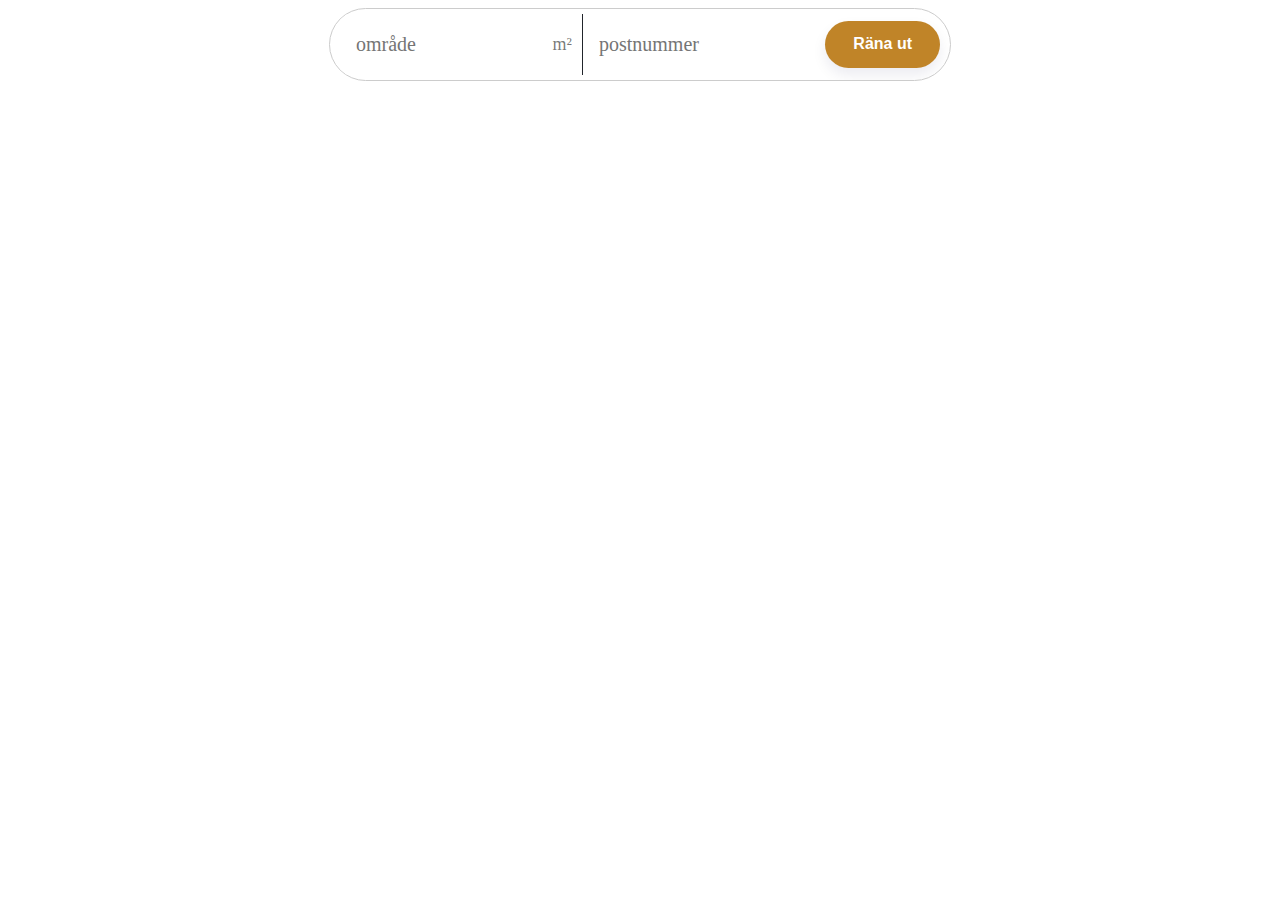
==== commit 7fb78e60: "bug fixing" ====
--- a/index.html
+++ b/index.html
@@ -9,17 +9,24 @@
 </head>
 <body>
     <div class="heading-form-container">
-        <form action="form.html" method="GET" class="heading--Search_Form" name="headingSearchForm" >
-            <div class="input-area-measurement inputFieldArea">
-                <input type="text" name="measurement" placeholder="area">
+        <form action="form.html" method="GET" class="heading--Search_Form" name="headingSearchForm" onsubmit="return checkHeadingFormValidation()" >
+            <div class="inputFieldArea form_fields input-area-measurement">
+                <input type="text" name="measurement" placeholder="område">
+                <div class="mesurementContainer">m²</div>
             </div>
             <div class="input-post-code-for-service inputFieldArea">
-                <input class="postcode" type="text" name="postcode" placeholder="postcode">
+                <input class="postcode" type="text" name="postcode" placeholder="postnummer">
             </div>
             <div class="submit-button-container">
-                <button type="submit">Submit</button>
+                <button type="submit">Räna ut</button>
             </div>
         </form>
+        <div class=" hidden errorSmsOnHeader"></div>
     </div>
+
+
+        <!-- //NOTE Load JS -->
+        
+        <script src="script.js"></script>
 </body>
 </html>--- a/style.css
+++ b/style.css
@@ -1,43 +1,69 @@
-
-:focus-visible {
-    outline: transparent auto 0px;
-}
-.hidden{
-    display: none !important;
-}
-button.submit-pet:disabled {
-    background: #ccc !important;
-}
-table{
-    width: 100%;
-}
-td {
-    display: flex;
-    align-items: center;
-}
-tr {
-    display: flex;
-    justify-content: space-between;
-}
+/* //////////////////multiform */
+.multistepFormContainer {
+    margin: 10px;
+}
+
+input#datepicker {
+    border: none;
+}
+
 form.heading--Search_Form {
     display: flex;
     max-width: 600px;
     align-items: center;
     border: 1px solid #ccc;
-    padding: 5px;
+    padding: 5px 10px;
     border-radius: 100px;
     margin: auto;
-}
+    overflow: hidden;
+    background: #fff;
+}
+
+.mesurementContainer {
+    padding-right: 10px;
+}
+
 .heading--Search_Form .inputFieldArea {
     padding: 0;
     margin: 0;
     border-radius: 0;
     border: transparent;
 }
+
 .input-area-measurement.inputFieldArea {
     border-right: 1px solid;
 }
 
+
+button.submit-pet:disabled {
+    background: #ccc !important;
+}
+
+:focus-visible {
+    outline: transparent 0px;
+}
+
+.form_fields input[type=text] {
+    width: 80%;
+}
+
+.hidden {
+    display: none !important;
+}
+
+table {
+    width: 100%;
+}
+
+td {
+    display: flex;
+    align-items: center;
+}
+
+tr {
+    display: flex;
+    justify-content: space-between;
+}
 
 .formContainer {
     display: flex;
@@ -45,25 +71,23 @@
     margin: auto;
     justify-content: center;
     flex-wrap: wrap;
-    column-gap: 30px;
-}
+    column-gap: 40px;
+}
+
 .formContainer>div:nth-child(2) {
     width: 410px;
-        position: -webkit-sticky !important;
-        position: sticky !important;
-        top: 10px;
-}
+}
+
 .containerLeft {
     width: 660px;
 }
-.form_fields input[type=text]{
-    width: 80%;
-}
-.containerCardStyle,.boxContainer {
+
+.containerCardStyle,
+.boxContainer {
     border-radius: 20px;
-    padding-top: clamp(32px, calc(2rem + ((1vw - 4.14px) * 4.5326)), 64px) ;
-    padding-bottom: clamp(32px, calc(2rem + ((1vw - 4.14px) * 4.5326)), 64px) ;
-    padding-left:  clamp(48px, calc(3rem + ((1vw - 4.14px) * 6.7989)), 96px);
+    padding-top: clamp(32px, calc(2rem + ((1vw - 4.14px) * 4.5326)), 64px);
+    padding-bottom: clamp(32px, calc(2rem + ((1vw - 4.14px) * 4.5326)), 64px);
+    padding-left: clamp(48px, calc(3rem + ((1vw - 4.14px) * 6.7989)), 96px);
     padding-right: clamp(48px, calc(3rem + ((1vw - 4.14px) * 6.7989)), 96px);
     margin-top: 32px;
     background-color: rgb(255, 255, 255);
@@ -79,7 +103,7 @@
     font-size: clamp(25px, calc(1.5625rem + ((1vw - 4.14px) * 1.4164)), 35px);
     font-weight: 900;
     line-height: 1;
-    font-family: 'Playfair Display','Georgia',"Times New Roman";
+    font-family: 'Playfair Display', 'Georgia', "Times New Roman";
     text-align: center;
     color: inherit;
     transition: all 0.15s ease 0s;
@@ -94,7 +118,7 @@
     line-height: 1.33;
     letter-spacing: 1px;
     text-transform: uppercase;
-    font-family: 'Playfair Display','Georgia',"Times New Roman";
+    font-family: 'Playfair Display', 'Georgia', "Times New Roman";
     text-align: center;
     display: block;
     padding-bottom: 16px;
@@ -102,9 +126,9 @@
 
 .inputFieldArea {
     width: 100%;
-    font-size:clamp(14px, calc(0.875rem + ((1vw - 4.14px) * 0.8499)), 20px);
+    font-size: clamp(14px, calc(0.875rem + ((1vw - 4.14px) * 0.8499)), 20px);
     line-height: 1.4375em;
-    font-family: 'Playfair Display','Georgia',"Times New Roman";
+    font-family: 'Playfair Display', 'Georgia', "Times New Roman";
     font-weight: 400;
     color: rgb(33, 37, 43);
     box-sizing: border-box;
@@ -120,7 +144,8 @@
     border-radius: 8px;
     margin-bottom: 48px;
 }
-.form_fields input{
+
+.form_fields input {
     background-color: rgb(255, 255, 255);
     border: 1px solid rgb(218, 219, 227);
     border-radius: 8px;
@@ -136,37 +161,44 @@
     animation-duration: 10ms;
     padding: 25px 0px 8px 12px;
     padding: 16px;
-    font-size:clamp(14px, calc(0.875rem + ((1vw - 4.14px) * 0.8499)), 20px);   
-    margin-bottom: 10px; 
-}
+    font-size: clamp(14px, calc(0.875rem + ((1vw - 4.14px) * 0.8499)), 20px);
+    margin-bottom: 10px;
+}
+
 .checkBoxContainer.pet--checkbox__conatainer {
     display: flex;
     align-items: center;
 }
-.checkBoxContainer.pet--checkbox__conatainer input{
+
+.checkBoxContainer.pet--checkbox__conatainer input {
     margin-bottom: 0;
 }
+
 .checkboxForPet.form_fields {
     background-color: rgb(240, 241, 244);
     border-radius: 8px;
     margin-bottom: 24px;
     padding: 8px 16px;
 }
+
 .checkBoxContainer.form_fields {
     display: flex;
     align-items: center;
 }
+
 .address--container.form_fields {
     display: flex;
     column-gap: 20px;
 }
+
 .correctDateTimeWarningBoard {
-    background-color: rgb(233, 245, 249);
+    background-color: rgb(240, 241, 244);
     text-align: center;
     border-radius: 20px;
     padding-top: 32px;
     padding-bottom: 32px;
 }
+
 .title h2 {
     margin: 0px;
     font-size: clamp(25px, calc(1.5625rem + ((1vw - 4.14px) * 1.4164)), 35px);
@@ -176,33 +208,45 @@
     color: inherit;
     transition: all 0.15s ease 0s;
 }
+
+.hurText {
+    margin-top: 32px;
+}
+
 .title p {
     margin: 0px;
     font-size: clamp(12px, calc(0.75rem + ((1vw - 4.14px) * 0.7082)), 17px);
     line-height: 1.41;
     font-family: "Nunito Sans", Helvetica, sans-serif;
     font-weight: 400;
-    margin-top: 20px;
+    margin-top: 5px;
     text-align: center;
     padding-bottom: 24px;
-}
+    margin-bottom: 25px;
+}
+
 .inputFieldsWrapper.form_fields {
     display: flex;
     flex-wrap: wrap;
     justify-content: space-between;
 }
- .previousNextButtonContainer div.previous {
-     justify-content: start;
- }
-.inputFieldsWrapper.form_fields input{
+
+.previousNextButtonContainer div.previous {
+    justify-content: start;
+}
+
+.inputFieldsWrapper.form_fields input {
     width: 100%;
 }
+
 .inputFieldsWrapper.form_fields input.form_firstName {
     width: 40%;
 }
- .inputFieldsWrapper.form_fields input.form_lastName {
+
+.inputFieldsWrapper.form_fields input.form_lastName {
     width: 40%;
 }
+
 .inputFieldArea input {
     font: inherit;
     letter-spacing: inherit;
@@ -220,9 +264,10 @@
     animation-duration: 10ms;
     padding: 25px 0px 8px 12px;
     padding: 16px;
-    font-size:clamp(14px, calc(0.875rem + ((1vw - 4.14px) * 0.8499)), 20px);
-
-}
+    font-size: clamp(14px, calc(0.875rem + ((1vw - 4.14px) * 0.8499)), 20px);
+
+}
+
 .mesurementContainer {
     display: flex;
     height: 0.01em;
@@ -245,7 +290,7 @@
     line-height: 1.33;
     letter-spacing: 1px;
     text-transform: uppercase;
-    font-family: 'Playfair Display','Georgia',"Times New Roman";
+    font-family: 'Playfair Display', 'Georgia', "Times New Roman";
     text-align: center;
     padding-bottom: 16px;
 }
@@ -254,13 +299,14 @@
     margin: 0px;
     font-size: clamp(12px, calc(0.75rem + ((1vw - 4.14px) * 0.7082)), 17px);
     line-height: 1.41;
-    font-family: 'Playfair Display','Georgia',"Times New Roman";
+    font-family: 'Playfair Display', 'Georgia', "Times New Roman";
     font-weight: 400;
     text-align: center;
     padding-bottom: 24px;
 }
 
-.additionServiceCardContainer .card,.cardContainer .card:not(.checkBoxContainer) {
+.additionServiceCardContainer .card,
+.cardContainer .card:not(.checkBoxContainer) {
     position: relative;
     display: flex;
     -webkit-box-pack: justify;
@@ -277,45 +323,53 @@
     margin: 15px 0;
     cursor: pointer;
 }
-.additionServiceCardContainer .card.active,.cardContainer .card.active:not(.checkBoxContainer) {
-    
+
+.additionServiceCardContainer .card.active,
+.cardContainer .card.active:not(.checkBoxContainer) {
+
     border: 2px solid #C08428;
     box-shadow: rgba(0, 0, 0, 0.08) 0px 7px 14px 0px;
 }
- .card p.title {
-    margin: 0px;
-    font-size:clamp(14px, calc(0.875rem + ((1vw - 4.14px) * 0.8499)), 20px);
+
+.card p.title {
+    margin: 0px;
+    font-size: clamp(14px, calc(0.875rem + ((1vw - 4.14px) * 0.8499)), 20px);
     line-height: 1.4;
-    font-family: 'Playfair Display','Georgia',"Times New Roman";
+    font-family: 'Playfair Display', 'Georgia', "Times New Roman";
     color: #C08428;
     font-weight: 900;
 }
+
 .card p.subtitle {
     margin: 0px;
     font-size: clamp(12px, calc(0.75rem + ((1vw - 4.14px) * 0.2833)), 14px);
     line-height: 1.35;
-    font-family: 'Playfair Display','Georgia',"Times New Roman";
+    font-family: 'Playfair Display', 'Georgia', "Times New Roman";
     font-weight: 400;
     color: rgb(148, 158, 169);
 }
+
 .card .cardPrice {
     margin: 0px;
-    font-size:clamp(14px, calc(0.875rem + ((1vw - 4.14px) * 0.8499)), 20px);
+    font-size: clamp(14px, calc(0.875rem + ((1vw - 4.14px) * 0.8499)), 20px);
     line-height: 1.4;
-    font-family: 'Playfair Display','Georgia',"Times New Roman";
+    font-family: 'Playfair Display', 'Georgia', "Times New Roman";
     overflow: hidden;
     text-overflow: ellipsis;
     white-space: nowrap;
     color: #C08428;
     font-weight: 900;
 }
+
 .containerRight .card-container {
-    border-radius: 0 0 20px 20px;
+    border-radius: 20px 20px;
     background-color: rgb(255, 255, 255);
-    box-shadow: rgba(0, 5, 82, 0.08) 0px 7px 14px 0px;
+    box-shadow: 3px 3px 20px #cecece, -3px -3px 12px #fff;
+    margin-top: 20px;
     margin-bottom: 32px;
     padding-bottom: 1px;
 }
+
 .containerRight .top-area {
     color: #fff;
     padding-top: 16px;
@@ -324,7 +378,9 @@
     pointer-events: all;
     padding-bottom: 15px;
     background-color: #C08428;
-}
+    border-radius: 20px 20px 0 0;
+}
+
 .firstText h6 {
     margin: 0px;
     font-size: clamp(10px, calc(0.625rem + ((1vw - 4.14px) * 0.2833)), 12px);
@@ -332,24 +388,26 @@
     line-height: 1.33;
     letter-spacing: 1px;
     text-transform: uppercase;
-    font-family: 'Playfair Display','Georgia',"Times New Roman";
+    font-family: 'Playfair Display', 'Georgia', "Times New Roman";
     color: inherit;
 }
+
 .secondText h2 {
     font-size: clamp(30px, calc(1.875rem + ((1vw - 4.14px) * 1.4164)), 40px);
-    font-family: 'Playfair Display','Georgia',"Times New Roman";
+    font-family: 'Playfair Display', 'Georgia', "Times New Roman";
     line-height: 1.4;
     text-align: end;
     margin: 0;
-    color:white;
-}
+    color: white;
+}
+
 .thirdText p {
     text-align: end;
     margin: 0;
     margin: 0px;
     font-size: clamp(12px, calc(0.75rem + ((1vw - 4.14px) * 0.7082)), 17px);
     line-height: 1.41;
-    font-family: 'Playfair Display','Georgia',"Times New Roman";
+    font-family: 'Playfair Display', 'Georgia', "Times New Roman";
     font-weight: 400;
 }
 
@@ -361,7 +419,7 @@
     padding-bottom: 8px;
 }
 
-.containerRight table td:nth-child(2){
+.containerRight table td:nth-child(2) {
     text-align: right;
 }
 
@@ -369,24 +427,27 @@
     margin: 0px;
     font-size: clamp(12px, calc(0.75rem + ((1vw - 4.14px) * 0.7082)), 17px);
     line-height: 1.41;
-    font-family: 'Playfair Display','Georgia',"Times New Roman";
-    font-weight: 400;
-}
+    font-family: 'Playfair Display', 'Georgia', "Times New Roman";
+    font-weight: 400;
+}
+
 table p.hour {
     margin: 0px;
     font-size: clamp(12px, calc(0.75rem + ((1vw - 4.14px) * 0.7082)), 17px);
     line-height: 1.41;
-    font-family: 'Playfair Display','Georgia',"Times New Roman";
-    font-weight: 400;
-}
+    font-family: 'Playfair Display', 'Georgia', "Times New Roman";
+    font-weight: 400;
+}
+
 span.textContainer {
     margin: 0px;
     font-size: clamp(12px, calc(0.75rem + ((1vw - 4.14px) * 0.7082)), 17px);
     line-height: 1.41;
-    font-family: 'Playfair Display','Georgia',"Times New Roman";
+    font-family: 'Playfair Display', 'Georgia', "Times New Roman";
     font-weight: 400;
     padding-left: 16px;
 }
+
 span.queryText {
     font-size: 9px;
     border: 1px solid #c7c7c7;
@@ -398,9 +459,11 @@
     text-align: center;
     border-radius: 50%;
 }
+
 tr.header-row {
     margin-bottom: 8px;
 }
+
 .bottom-bottom-area {
     margin-left: 12px;
     margin-right: 12px;
@@ -412,11 +475,12 @@
     padding-top: 24px;
     padding-bottom: 24px;
 }
-.tableTitle td{
+
+.tableTitle td {
     margin: 0px;
     font-size: clamp(12px, calc(0.75rem + ((1vw - 4.14px) * 0.2833)), 14px);
     line-height: 1.35;
-    font-family: 'Playfair Display','Georgia',"Times New Roman";
+    font-family: 'Playfair Display', 'Georgia', "Times New Roman";
     font-weight: 400;
 }
 
@@ -425,15 +489,18 @@
     margin-top: 16px;
     padding-top: 8px;
 }
-tr.rowThree td,tr.rowThree td a {
+
+tr.rowThree td,
+tr.rowThree td a {
     margin: 0px;
     font-size: clamp(12px, calc(0.75rem + ((1vw - 4.14px) * 0.2833)), 14px);
     line-height: 1.35;
-    font-family: 'Playfair Display','Georgia',"Times New Roman";
+    font-family: 'Playfair Display', 'Georgia', "Times New Roman";
     font-weight: 400;
     color: rgb(148, 158, 169);
     text-decoration: underline rgba(148, 158, 169, 0.4);
 }
+
 tr.rowFourth td {
     margin: 0px;
     font-size: clamp(10px, calc(0.625rem + ((1vw - 4.14px) * 0.2833)), 12px);
@@ -441,31 +508,35 @@
     line-height: 1.33;
     letter-spacing: 1px;
     text-transform: uppercase;
-    font-family: 'Playfair Display','Georgia',"Times New Roman";
-}
+    font-family: 'Playfair Display', 'Georgia', "Times New Roman";
+}
+
 tr.rowFourth {
     padding-top: 10px;
 }
+
 ul.button-list {
     padding: 0;
     list-style: none;
     display: flex;
     justify-content: space-between;
 }
+
 ul.button-list li.activeButton {
     margin: 0px;
-    font-size:clamp(14px, calc(0.875rem + ((1vw - 4.14px) * 0.8499)), 20px);
+    font-size: clamp(14px, calc(0.875rem + ((1vw - 4.14px) * 0.8499)), 20px);
     line-height: 1.4;
-    font-family: 'Playfair Display','Georgia',"Times New Roman";
+    font-family: 'Playfair Display', 'Georgia', "Times New Roman";
     font-weight: 400;
     color: #C08428;
-    border-bottom-color:#C08428;
-}
+    border-bottom-color: #C08428;
+}
+
 ul.button-list li {
     margin: 0px;
-    font-size:clamp(14px, calc(0.875rem + ((1vw - 4.14px) * 0.8499)), 20px);
+    font-size: clamp(14px, calc(0.875rem + ((1vw - 4.14px) * 0.8499)), 20px);
     line-height: 1.4;
-    font-family: 'Playfair Display','Georgia',"Times New Roman";
+    font-family: 'Playfair Display', 'Georgia', "Times New Roman";
     font-weight: 400;
     color: rgb(148, 158, 169);
     padding-bottom: 24px;
@@ -473,6 +544,7 @@
     width: 100%;
     text-align: center;
 }
+
 .buttons {
     margin: auto 10px 48px;
 }
@@ -482,9 +554,10 @@
     color: #21252b;
     padding-left: 16px;
 }
+
 select#duration {
     color: #21252b;
-    font-size:clamp(14px, calc(0.875rem + ((1vw - 4.14px) * 0.8499)), 20px);
+    font-size: clamp(14px, calc(0.875rem + ((1vw - 4.14px) * 0.8499)), 20px);
     padding-left: 16px;
     appearance: none;
     user-select: none;
@@ -503,12 +576,13 @@
     animation-name: mui-auto-fill-cancel;
     animation-duration: 10ms;
     padding: 16px 32px 16px 16px;
-    font-family: 'Playfair Display','Georgia',"Times New Roman";
-}
+    font-family: 'Playfair Display', 'Georgia', "Times New Roman";
+}
+
 .inputSelectFieldArea {
-    font-size:clamp(14px, calc(0.875rem + ((1vw - 4.14px) * 0.8499)), 20px);
+    font-size: clamp(14px, calc(0.875rem + ((1vw - 4.14px) * 0.8499)), 20px);
     line-height: 1.4375em;
-    font-family: 'Playfair Display','Georgia',"Times New Roman";
+    font-family: 'Playfair Display', 'Georgia', "Times New Roman";
     font-weight: 400;
     color: rgb(33, 37, 43);
     box-sizing: border-box;
@@ -522,9 +596,10 @@
     border: 1px solid rgb(218, 219, 227);
     border-radius: 8px;
     width: 100%;
-    margin-bottom: 48px;
-}
- img.formSelectFieldArrow {
+    margin-bottom: 10px;
+}
+
+img.formSelectFieldArrow {
     user-select: none;
     width: 1em;
     height: 1em;
@@ -538,32 +613,38 @@
     pointer-events: none;
     color: rgba(0, 0, 0, 0.54);
 }
-.cardImageContainer img{
-        display: flex;
-            -webkit-box-align: center;
-            align-items: center;
-            -webkit-box-pack: center;
-            justify-content: center;
-            flex: 0 0 80px;
-            width: 80px;
-            height: 80px;
-            border-radius: 10px;
-            background-color: rgb(179, 227, 242);
-            padding: 0px;
-}
+
+.cardImageContainer img {
+    display: flex;
+    padding: 10px 20px !important;
+    -webkit-box-align: center;
+    align-items: center;
+    -webkit-box-pack: center;
+    justify-content: center;
+    flex: 0 0 80px;
+    width: auto;
+    height: 60px;
+    border-radius: 10px;
+    background-color: #C08528;
+    padding: 0px;
+}
+
 .cardActiveTikMarkContainer {
     position: absolute;
     color: white;
     top: 16px;
     right: 3px;
 }
+
 .checkBoxContainer {
     display: flex;
 
 }
+
 .checkBoxContainer input {
     margin-right: 20px;
 }
+
 .checkBoxContainer label {
     font-size: clamp(12px, calc(0.75rem + ((1vw - 4.14px) * 0.7082)), 17px);
     color: #C08428;
@@ -573,7 +654,8 @@
     font-weight: 400;
     cursor: pointer;
 }
-.checkBoxContainer label span{
+
+.checkBoxContainer label span {
     margin: 0px;
     font-size: clamp(12px, calc(0.75rem + ((1vw - 4.14px) * 0.2833)), 14px);
     line-height: 1.35;
@@ -581,24 +663,29 @@
     font-weight: 400;
     color: rgb(148, 158, 169);
 }
+
 .oneTileServiceContainer p {
     margin: 0px;
     font-size: clamp(12px, calc(0.75rem + ((1vw - 4.14px) * 0.7082)), 17px);
     line-height: 1.41;
     font-family: "Nunito Sans", Helvetica, sans-serif;
     font-weight: 400;
-    padding:16px 0 15px;
-}
-.previousNextButtonContainer{
+    padding: 16px 0 15px;
+}
+
+.previousNextButtonContainer {
     padding-top: 50px;
     display: flex;
 }
-.previousNextButtonContainer div{
+
+.previousNextButtonContainer div {
     width: 50%;
     display: flex;
     justify-content: end;
 }
-form.heading--Search_Form button ,.formContainer button {
+
+form.heading--Search_Form button,
+.formContainer button {
     display: inline-flex;
     -webkit-box-align: center;
     align-items: center;
@@ -621,7 +708,6 @@
     font-size: clamp(12px, calc(0.75rem + ((1vw - 4.14px) * 0.5666)), 16px);
     transition: background-color 250ms cubic-bezier(0.4, 0, 0.2, 1) 0ms, box-shadow 250ms cubic-bezier(0.4, 0, 0.2, 1) 0ms, border-color 250ms cubic-bezier(0.4, 0, 0.2, 1) 0ms, color 250ms cubic-bezier(0.4, 0, 0.2, 1) 0ms;
     box-shadow: rgba(0, 5, 82, 0.08) 0px 7px 14px 0px;
-    width: 150px;
     color: rgb(255, 255, 255);
     background-color: #C08428;
     position: relative;
@@ -629,4 +715,44 @@
     white-space: nowrap;
     padding: 12px 28px;
     min-width: 112px;
+}
+
+@media screen and (max-width: 580px) {
+    .inputFieldsWrapper.form_fields input {
+        width: 100% !important;
+    }
+}
+
+.bottom-area td {
+    border: none !important;
+}
+
+.bottom-area tr {
+    border-top: 1px solid #eee !important;
+}
+
+.bottom-area table {
+    border-top: none !important;
+}
+
+.dateTimerContainer {
+    padding-left: 16px;
+}
+
+.form_fields input[type="checkbox"] {
+    margin-bottom: 0px !important;
+}
+
+.errMessage,
+.errorSmsOnHeader {
+    background: rgba(255, 99, 71, 0.8);
+    padding: 10px 20px;
+    margin-top: 10px;
+    border-radius: 10px;
+    color: #fff;
+}
+
+.petListRow td {
+    display: flex;
+    column-gap: 10px !important;
 }